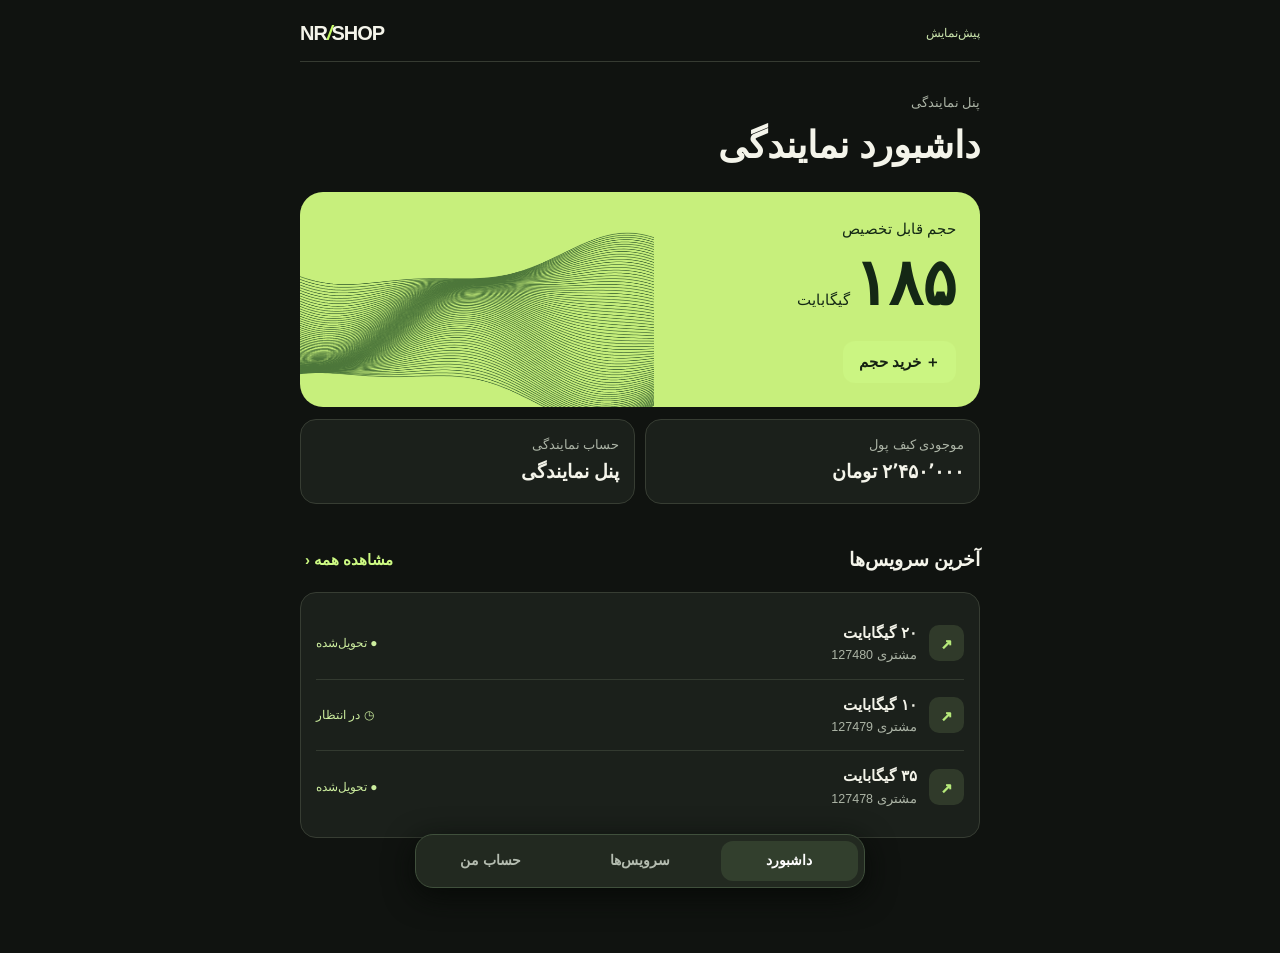
==== miniapp/index.html @ 6297df3b "Publish NR SHOP with Docker installer and bilingual docs" ====
<!doctype html>
<html lang="fa" dir="rtl"><meta charset="utf-8"><meta name="viewport" content="width=device-width,initial-scale=1,viewport-fit=cover"><meta name="theme-color" content="#101310"><title>پنل نمایندگی NR SHOP</title>
<style>
[hidden]{display:none!important}
*{box-sizing:border-box}body{margin:0;background:#101310;color:#f4f4ea;font:15px/1.7 Tahoma,Arial,sans-serif}main{max-width:720px;margin:auto;padding:22px 20px 100px}header,.row,.title,nav,.item{display:flex;align-items:center;justify-content:space-between;gap:12px}header{direction:ltr;border-bottom:1px solid #363b32;padding-bottom:16px}header b{font:900 20px Arial;letter-spacing:-1px}header b i{color:#c6fa66}small,.muted{color:#acb4a6}.intro{margin:27px 0 15px}.intro h1{font-size:clamp(25px,5vw,37px);margin:0}.hero{position:relative;isolation:isolate;overflow:hidden;border-radius:23px;background:#c7ef7c;color:#142815;padding:24px;min-height:210px}.hero canvas{position:absolute;left:0;bottom:0;width:52%;height:100%;z-index:-1}.number{font:700 clamp(42px,8vw,64px) Tahoma;line-height:1.3}.hero p{margin:0}.hero button{margin-top:16px;background:#1d3021;color:white}button{font:inherit;font-weight:600;border:0;border-radius:12px;cursor:pointer;padding:8px 16px}button:focus-visible,input:focus-visible{outline:3px solid #78aaff}.cards{display:grid;grid-template-columns:1fr 1fr;gap:10px;margin:12px 0 24px}.card,.panel{border:1px solid #373d33;background:#1b201b;border-radius:16px;padding:15px}.card strong{display:block;font-size:19px}.card small{display:block}.title h2{font-size:19px}.link{color:#cdfa83;background:none;padding:5px}.item{border-bottom:1px solid #333a30;padding:12px 0}.item:last-child{border:0}.item strong,.item small{display:block}.status{font-size:12px;color:#cced9e}.icon{border-radius:10px;background:#303a2a;padding:6px 12px;color:#b6e97a;font:bold 19px monospace}.start{justify-content:flex-start}.panel p{margin:6px 0}.primary{background:#cbf582;color:#152112}.filters{display:flex;gap:6px;margin:12px 0}.filters button,nav button{background:transparent;color:#b4bcb0}.filters .selected,nav .selected{color:#d2f99c;background:#323f2d}nav{position:fixed;bottom:12px;bottom:max(12px,env(safe-area-inset-bottom));left:50%;transform:translateX(-50%);background:#222920;border:1px solid #40503c;border-radius:18px;padding:6px;width:min(450px,92%);box-shadow:0 8px 30px #070a07}nav button{flex:1;font-size:14px}.demo{color:#cbe5ad;font-size:12px}dialog{width:min(390px,90%);background:#20271e;color:white;border:1px solid #516446;border-radius:18px;padding:22px}dialog::backdrop{background:#0009}input{border:1px solid #677b59;border-radius:10px;font:inherit;background:#151b14;color:white;width:100%;padding:10px}dialog .row{margin-top:16px}button:disabled{opacity:.6}.empty{color:#bac3b6;padding:12px 0}@media(max-width:380px){main{padding-inline:12px}.hero{padding:18px}.card{padding:10px}}
.primary,.hero button{background:var(--button-primary,#cbf582);color:var(--primary-ink,#152112)}nav button.selected,.filters button.selected,#dismiss{background:var(--button-secondary,#323f2d);color:var(--secondary-ink,#fff)}
</style>

<main><header><b>NR<i>/</i>SHOP</b><span id="mode" class="demo" dir="rtl">پیش‌نمایش</span></header>
<a id="adminEntry" hidden href="admin.html" style="display:inline-block;margin-top:16px;color:inherit">مدیریت فروشگاه و رنگ دکمه‌ها ‹</a><div class="intro"><small id="hello">پنل نمایندگی</small><h1 id="heading">داشبورد نمایندگی</h1></div>
<section id="home"><div class="hero"><canvas aria-hidden="true"></canvas><p>حجم قابل تخصیص</p><strong class="number" id="volume">—</strong> گیگابایت<br><button data-act="buy">＋ خرید حجم</button></div>
<div class="cards"><div class="card"><small>موجودی کیف پول</small><strong id="wallet">—</strong></div><div class="card"><small>حساب نمایندگی</small><strong id="bot" dir="auto">—</strong></div></div>
<div class="title"><h2>آخرین سرویس‌ها</h2><button class="link" data-tab="services">مشاهده همه ‹</button></div><div class="panel" id="recent"></div></section>
<section id="services" hidden><div class="filters" role="group" aria-label="وضعیت سرویس"><button data-filter="all">همه</button><button data-filter="done">تحویل‌شده</button><button data-filter="wait">در انتظار</button></div><div id="list" class="panel"></div></section>
<section id="account" hidden><div class="panel"><h2>تنظیمات نمایندگی</h2><p id="accountBot"></p><p id="rate" class="muted"></p><button class="primary" data-act="connect">ساخت کانفیگ</button></div></section>
<p id="notice" role="status"></p></main>
<nav aria-label="ناوبری اصلی"><button data-tab="home">داشبورد</button><button data-tab="services">سرویس‌ها</button><button data-tab="account">حساب من</button></nav>
<dialog><h2 id="dialogTitle"></h2><div id="estimate"><label for="gb">حجم موردنیاز (گیگابایت)</label><input id="gb" type="number" min="1" max="999999" value="10"><p id="total"></p></div><p id="details"></p><div class="row"><button class="primary" id="continue">ادامه در ربات</button><button id="dismiss">بستن</button></div></dialog>

<script>
document.addEventListener('DOMContentLoaded',async()=>{
if (location.protocol !== 'file:' && (location.hash.includes('tgWebApp') || window.TelegramWebviewProxy)) {
    await new Promise(resolve => {const sdk=document.createElement('script');sdk.src='https://telegram.org/js/telegram-web-app.js';sdk.onload=resolve;sdk.onerror=resolve;document.head.append(sdk)});
}
const $=s=>document.querySelector(s),tg=window.Telegram?.WebApp,live=!!tg?.initData,n=new Intl.NumberFormat('fa-IR'),dlg=$('dialog');
let data={name:'',volume:185,wallet:2450000,bot:'پنل نمایندگی',price:12000,services:[{customer:'127480',gb:20,delivered:true},{customer:'127479',gb:10,delivered:false},{customer:'127478',gb:35,delivered:true}]},filter='all',action='',ready=!live;
function rows(target,items){target.replaceChildren();if(!items.length){target.textContent='سرویسی برای نمایش وجود ندارد.';return}for(const s of items){const row=document.createElement('div');row.className='item';row.innerHTML='<div class="row start"><span class="icon">↗</span><div><strong></strong><small></small></div></div><span class="status"></span>';row.querySelector('strong').textContent=n.format(s.gb)+' گیگابایت';row.querySelector('small').textContent='مشتری '+s.customer;row.querySelector('.status').textContent=s.delivered?'● تحویل‌شده':'◷ در انتظار';target.append(row)}}
function render(){ $('#volume').textContent=n.format(data.volume);$('#wallet').textContent=n.format(data.wallet)+' تومان';$('#bot').textContent=data.bot||'متصل نشده';$('#accountBot').textContent=data.bot||'پنل نمایندگی';$('#rate').textContent=data.price?'تعرفه هر گیگابایت '+n.format(data.price)+' تومان':'تعرفه هنوز تنظیم نشده است.';rows($('#recent'),data.services.slice(0,3));rows($('#list'),data.services.filter(s=>filter==='all'||s.delivered===(filter==='done')));document.querySelectorAll('[data-filter]').forEach(b=>b.classList.toggle('selected',b.dataset.filter===filter))}
function tab(id){for(const key of ['home','services','account'])$('#'+key).hidden=key!==id;$('#heading').textContent={home:'داشبورد نمایندگی',services:'سرویس‌های مشتریان',account:'حساب نماینده'}[id];document.querySelectorAll('nav button').forEach(b=>b.classList.toggle('selected',b.dataset.tab===id));if(live){if(id==='home')tg.BackButton.hide();else tg.BackButton.show()}window.scrollTo(0,0)}
function estimate(){const count=Number($('#gb').value);$('#total').textContent=data.price&&Number.isInteger(count)&&count>0&&count<=999999?'برآورد هزینه: '+n.format(count*data.price)+' تومان':'برای برآورد، حجم و تعرفه معتبر لازم است.'}
document.addEventListener('click',e=>{const b=e.target.closest('button');if(!b)return;if(b.dataset.tab)tab(b.dataset.tab);if(b.dataset.filter){filter=b.dataset.filter;render()}if(b.dataset.act&&ready){action=b.dataset.act;$('#dialogTitle').textContent=action==='buy'?'خرید حجم':'ساخت کانفیگ روی پنل مرکزی';$('#estimate').hidden=action!=='buy';$('#details').textContent=!live?'این صفحه با داده نمونه نمایش داده می‌شود.':action==='buy'?'انتخاب نهایی حجم و تأیید پرداخت در چت ربات انجام می‌شود.':'حجم و مدت کانفیگ را در ربات مشخص کنید.';$('#continue').hidden=!live;estimate();dlg.showModal()}});$('#gb').oninput=estimate;$('#dismiss').onclick=()=>dlg.close();
async function api(path,method='GET'){const r=await fetch('api/'+path,{method,headers:{Authorization:'tma '+tg.initData},cache:'no-store'});if(!r.ok)throw Error();return r.json()}
$('#continue').onclick=async()=>{const b=$('#continue');b.disabled=true;try{await api('action/'+(action==='buy'&&!data.bot?'connect':action),'POST');tg.close()}catch{$('#details').textContent='ارسال درخواست ناموفق بود. دوباره تلاش کنید.'}finally{b.disabled=false}};
const cv=$('canvas'),ctx=cv.getContext('2d');cv.width=560;cv.height=450;ctx.strokeStyle='#4d773b';ctx.lineWidth=1.5;for(let i=0;i<75;i++){ctx.beginPath();for(let x=0;x<=560;x+=4){const y=155+i*3.5+Math.sin(x/104+i/21)*50+Math.cos(x/57-i/32)*22;(x?ctx.lineTo:ctx.moveTo).call(ctx,x,y)}ctx.stroke()}
async function loadColors(){try{const style=location.protocol==='file:'?JSON.parse(localStorage.getItem('nr-preview-theme')||'null'):await (await fetch('api/theme',{cache:'no-store'})).json();if(!style)return;for(const key of ['primary','secondary']){const color=style[key];if(!/^#[0-9a-f]{6}$/i.test(color))continue;document.documentElement.style.setProperty('--button-'+key,color);const rgb=color.slice(1).match(/../g).map(v=>parseInt(v,16)/255).map(v=>v<=.04045?v/12.92:((v+.055)/1.055)**2.4);document.documentElement.style.setProperty('--'+key+'-ink',rgb[0]*.2126+rgb[1]*.7152+rgb[2]*.0722>.179?'#101510':'#fff')}}catch{}}
loadColors();if(live){api('access').then(access=>{$('#adminEntry').hidden=!access.admin}).catch(()=>{})}else if(location.protocol==='file:'){$('#adminEntry').hidden=false}tab('home');if(live){tg.ready();tg.expand();tg.BackButton.onClick(()=>tab('home'));$('#mode').textContent='در حال دریافت اطلاعات…';try{data=await api('dashboard');ready=true;$('#hello').textContent='سلام، '+data.name;$('#mode').textContent='پنل نماینده';render()}catch{$('#mode').textContent='اتصال برقرار نشد';$('#notice').textContent='برای بارگذاری اطلاعات، پنل را از منوی ربات دوباره باز کنید.';document.querySelectorAll('[data-act],[data-filter]').forEach(b=>b.disabled=true)}}else render()
});
</script></html>
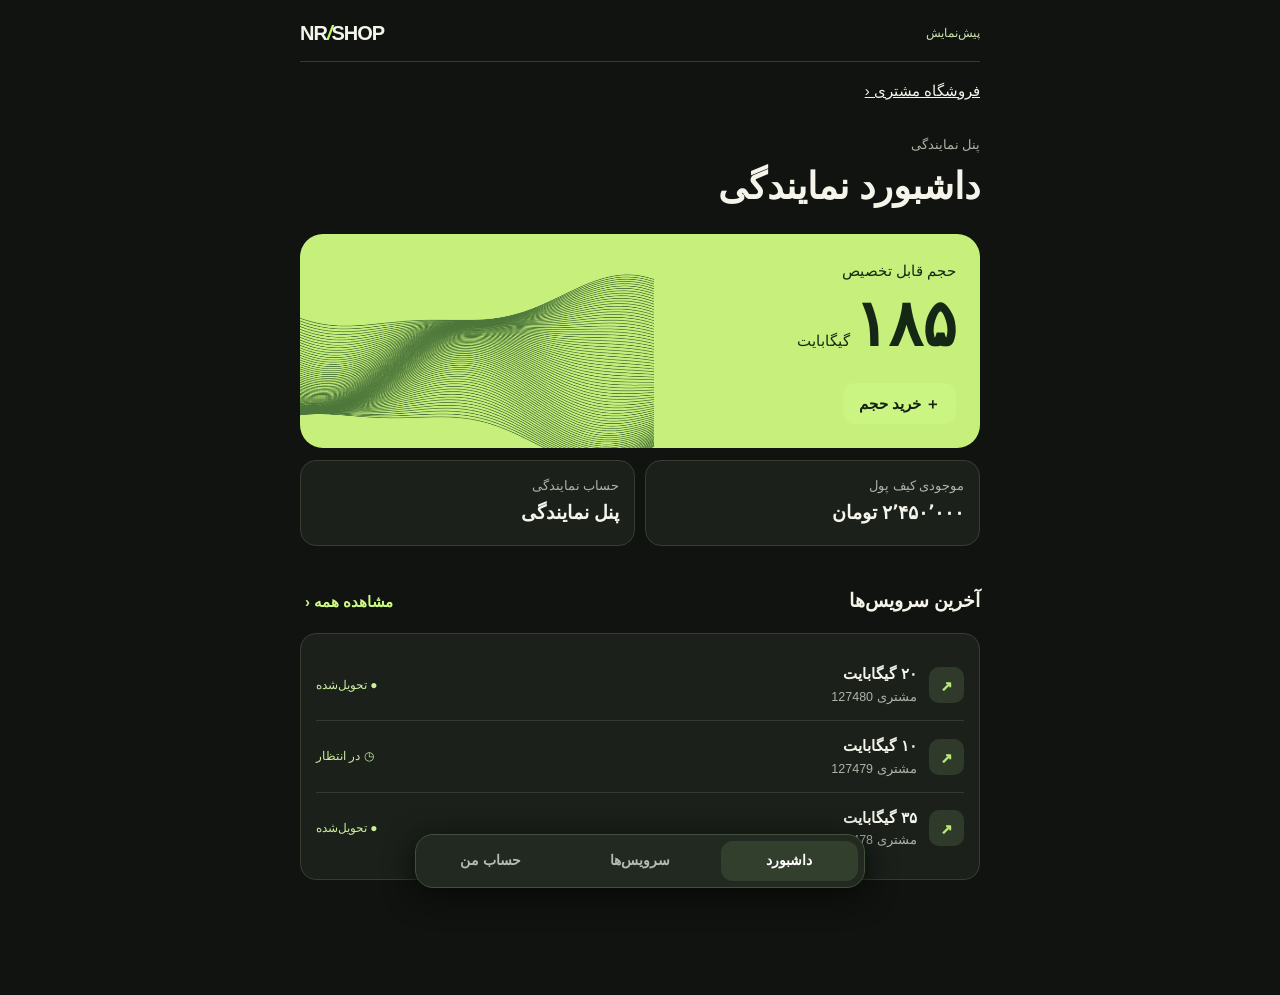
==== commit 75b73fb7: "Release v1.0.0 with administrator-approved upgrades and Mini App storefront" ====
--- a/miniapp/index.html
+++ b/miniapp/index.html
@@ -7,7 +7,7 @@
 </style>
 
 <main><header><b>NR<i>/</i>SHOP</b><span id="mode" class="demo" dir="rtl">پیش‌نمایش</span></header>
-<a id="adminEntry" hidden href="admin.html" style="display:inline-block;margin-top:16px;color:inherit">مدیریت فروشگاه و رنگ دکمه‌ها ‹</a><div class="intro"><small id="hello">پنل نمایندگی</small><h1 id="heading">داشبورد نمایندگی</h1></div>
+<a id="shopEntry" href="shop.html" style="display:inline-block;margin-top:16px;color:inherit">فروشگاه مشتری ‹</a><a id="adminEntry" hidden href="admin.html" style="display:inline-block;margin-top:16px;color:inherit">مدیریت فروشگاه و رنگ دکمه‌ها ‹</a><div class="intro"><small id="hello">پنل نمایندگی</small><h1 id="heading">داشبورد نمایندگی</h1></div>
 <section id="home"><div class="hero"><canvas aria-hidden="true"></canvas><p>حجم قابل تخصیص</p><strong class="number" id="volume">—</strong> گیگابایت<br><button data-act="buy">＋ خرید حجم</button></div>
 <div class="cards"><div class="card"><small>موجودی کیف پول</small><strong id="wallet">—</strong></div><div class="card"><small>حساب نمایندگی</small><strong id="bot" dir="auto">—</strong></div></div>
 <div class="title"><h2>آخرین سرویس‌ها</h2><button class="link" data-tab="services">مشاهده همه ‹</button></div><div class="panel" id="recent"></div></section>
@@ -24,15 +24,15 @@
 }
 const $=s=>document.querySelector(s),tg=window.Telegram?.WebApp,live=!!tg?.initData,n=new Intl.NumberFormat('fa-IR'),dlg=$('dialog');
 let data={name:'',volume:185,wallet:2450000,bot:'پنل نمایندگی',price:12000,services:[{customer:'127480',gb:20,delivered:true},{customer:'127479',gb:10,delivered:false},{customer:'127478',gb:35,delivered:true}]},filter='all',action='',ready=!live;
-function rows(target,items){target.replaceChildren();if(!items.length){target.textContent='سرویسی برای نمایش وجود ندارد.';return}for(const s of items){const row=document.createElement('div');row.className='item';row.innerHTML='<div class="row start"><span class="icon">↗</span><div><strong></strong><small></small></div></div><span class="status"></span>';row.querySelector('strong').textContent=n.format(s.gb)+' گیگابایت';row.querySelector('small').textContent='مشتری '+s.customer;row.querySelector('.status').textContent=s.delivered?'● تحویل‌شده':'◷ در انتظار';target.append(row)}}
+function rows(target,items){target.replaceChildren();if(!items.length){target.textContent='هنوز سرویسی ثبت نکردی.';return}for(const s of items){const row=document.createElement('div');row.className='item';row.innerHTML='<div class="row start"><span class="icon">↗</span><div><strong></strong><small></small></div></div><span class="status"></span>';row.querySelector('strong').textContent=n.format(s.gb)+' گیگابایت';row.querySelector('small').textContent='مشتری '+s.customer;row.querySelector('.status').textContent=s.delivered?'● تحویل‌شده':'◷ در انتظار';target.append(row)}}
 function render(){ $('#volume').textContent=n.format(data.volume);$('#wallet').textContent=n.format(data.wallet)+' تومان';$('#bot').textContent=data.bot||'متصل نشده';$('#accountBot').textContent=data.bot||'پنل نمایندگی';$('#rate').textContent=data.price?'تعرفه هر گیگابایت '+n.format(data.price)+' تومان':'تعرفه هنوز تنظیم نشده است.';rows($('#recent'),data.services.slice(0,3));rows($('#list'),data.services.filter(s=>filter==='all'||s.delivered===(filter==='done')));document.querySelectorAll('[data-filter]').forEach(b=>b.classList.toggle('selected',b.dataset.filter===filter))}
 function tab(id){for(const key of ['home','services','account'])$('#'+key).hidden=key!==id;$('#heading').textContent={home:'داشبورد نمایندگی',services:'سرویس‌های مشتریان',account:'حساب نماینده'}[id];document.querySelectorAll('nav button').forEach(b=>b.classList.toggle('selected',b.dataset.tab===id));if(live){if(id==='home')tg.BackButton.hide();else tg.BackButton.show()}window.scrollTo(0,0)}
 function estimate(){const count=Number($('#gb').value);$('#total').textContent=data.price&&Number.isInteger(count)&&count>0&&count<=999999?'برآورد هزینه: '+n.format(count*data.price)+' تومان':'برای برآورد، حجم و تعرفه معتبر لازم است.'}
-document.addEventListener('click',e=>{const b=e.target.closest('button');if(!b)return;if(b.dataset.tab)tab(b.dataset.tab);if(b.dataset.filter){filter=b.dataset.filter;render()}if(b.dataset.act&&ready){action=b.dataset.act;$('#dialogTitle').textContent=action==='buy'?'خرید حجم':'ساخت کانفیگ روی پنل مرکزی';$('#estimate').hidden=action!=='buy';$('#details').textContent=!live?'این صفحه با داده نمونه نمایش داده می‌شود.':action==='buy'?'انتخاب نهایی حجم و تأیید پرداخت در چت ربات انجام می‌شود.':'حجم و مدت کانفیگ را در ربات مشخص کنید.';$('#continue').hidden=!live;estimate();dlg.showModal()}});$('#gb').oninput=estimate;$('#dismiss').onclick=()=>dlg.close();
+document.addEventListener('click',e=>{const b=e.target.closest('button');if(!b)return;if(b.dataset.tab)tab(b.dataset.tab);if(b.dataset.filter){filter=b.dataset.filter;render()}if(b.dataset.act&&ready){action=b.dataset.act;$('#dialogTitle').textContent=action==='buy'?'خرید حجم':'ساخت کانفیگ روی پنل مرکزی';$('#estimate').hidden=action!=='buy';$('#details').textContent=!live?'این صفحه با داده نمونه نمایش داده می‌شود.':action==='buy'?'حجم نهایی رو انتخاب کن و خریدت رو در چت ربات تأیید کن.':'حجم و مدت سرویس رو در ربات مشخص کن.';$('#continue').hidden=!live;estimate();dlg.showModal()}});$('#gb').oninput=estimate;$('#dismiss').onclick=()=>dlg.close();
 async function api(path,method='GET'){const r=await fetch('api/'+path,{method,headers:{Authorization:'tma '+tg.initData},cache:'no-store'});if(!r.ok)throw Error();return r.json()}
 $('#continue').onclick=async()=>{const b=$('#continue');b.disabled=true;try{await api('action/'+(action==='buy'&&!data.bot?'connect':action),'POST');tg.close()}catch{$('#details').textContent='ارسال درخواست ناموفق بود. دوباره تلاش کنید.'}finally{b.disabled=false}};
 const cv=$('canvas'),ctx=cv.getContext('2d');cv.width=560;cv.height=450;ctx.strokeStyle='#4d773b';ctx.lineWidth=1.5;for(let i=0;i<75;i++){ctx.beginPath();for(let x=0;x<=560;x+=4){const y=155+i*3.5+Math.sin(x/104+i/21)*50+Math.cos(x/57-i/32)*22;(x?ctx.lineTo:ctx.moveTo).call(ctx,x,y)}ctx.stroke()}
 async function loadColors(){try{const style=location.protocol==='file:'?JSON.parse(localStorage.getItem('nr-preview-theme')||'null'):await (await fetch('api/theme',{cache:'no-store'})).json();if(!style)return;for(const key of ['primary','secondary']){const color=style[key];if(!/^#[0-9a-f]{6}$/i.test(color))continue;document.documentElement.style.setProperty('--button-'+key,color);const rgb=color.slice(1).match(/../g).map(v=>parseInt(v,16)/255).map(v=>v<=.04045?v/12.92:((v+.055)/1.055)**2.4);document.documentElement.style.setProperty('--'+key+'-ink',rgb[0]*.2126+rgb[1]*.7152+rgb[2]*.0722>.179?'#101510':'#fff')}}catch{}}
-loadColors();if(live){api('access').then(access=>{$('#adminEntry').hidden=!access.admin}).catch(()=>{})}else if(location.protocol==='file:'){$('#adminEntry').hidden=false}tab('home');if(live){tg.ready();tg.expand();tg.BackButton.onClick(()=>tab('home'));$('#mode').textContent='در حال دریافت اطلاعات…';try{data=await api('dashboard');ready=true;$('#hello').textContent='سلام، '+data.name;$('#mode').textContent='پنل نماینده';render()}catch{$('#mode').textContent='اتصال برقرار نشد';$('#notice').textContent='برای بارگذاری اطلاعات، پنل را از منوی ربات دوباره باز کنید.';document.querySelectorAll('[data-act],[data-filter]').forEach(b=>b.disabled=true)}}else render()
+loadColors();if(live){api('access').then(access=>{$('#adminEntry').hidden=!access.admin}).catch(()=>{})}else if(location.protocol==='file:'){$('#adminEntry').hidden=false;$('#shopEntry').href='admin.html?shop'}tab('home');if(live){tg.ready();tg.expand();tg.BackButton.onClick(()=>tab('home'));$('#mode').textContent='در حال دریافت اطلاعات…';try{data=await api('dashboard');ready=true;$('#hello').textContent='سلام، '+data.name;$('#mode').textContent='پنل نماینده';render()}catch{$('#mode').textContent='اتصال برقرار نشد';$('#notice').textContent='برای بارگذاری اطلاعات، پنل را از منوی ربات دوباره باز کنید.';document.querySelectorAll('[data-act],[data-filter]').forEach(b=>b.disabled=true)}}else render()
 });
 </script></html>
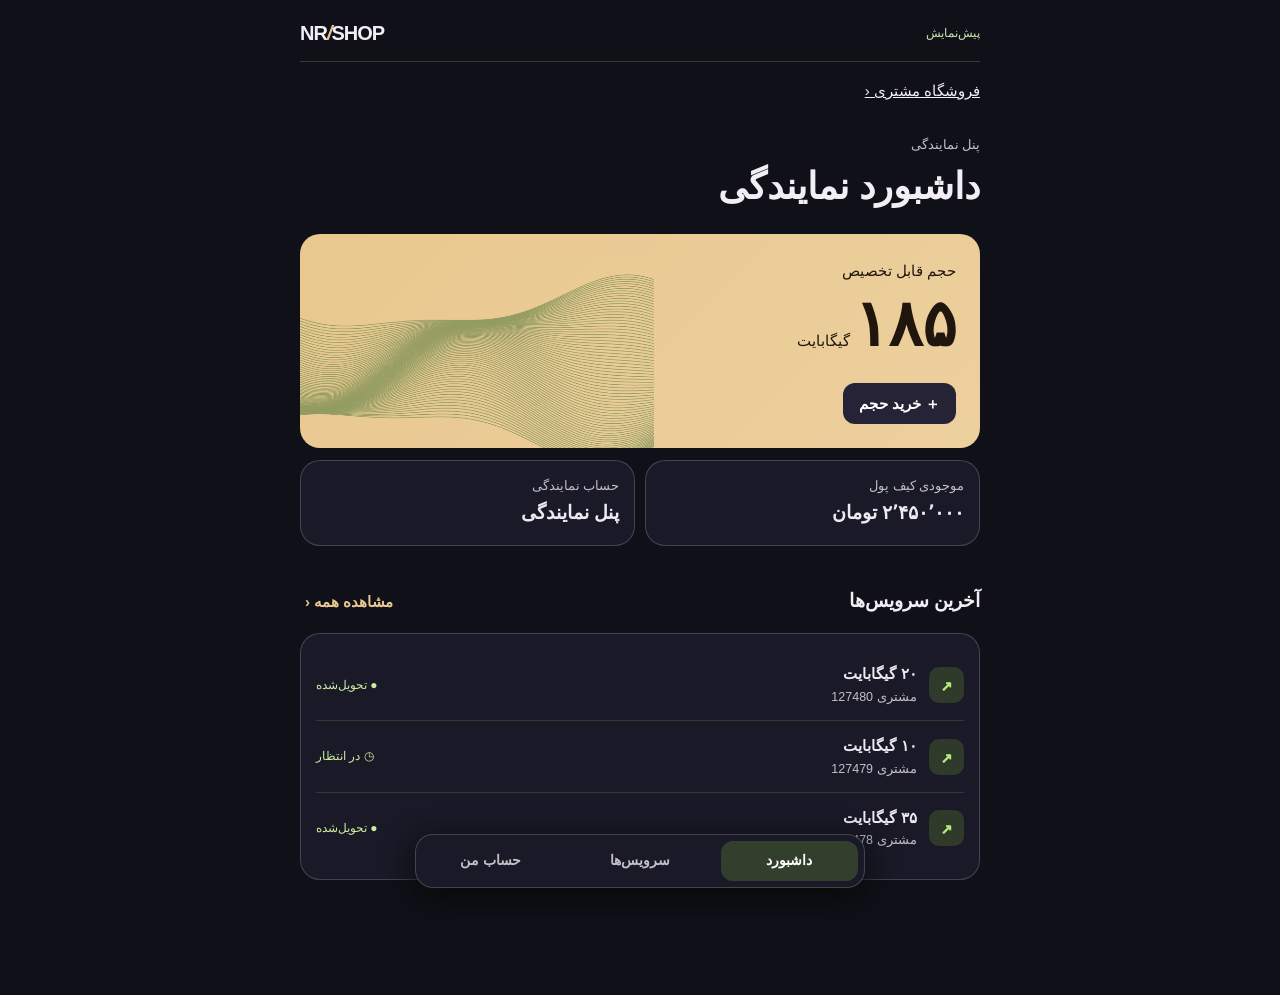
==== commit d7899a4b: "Add mobile appearance studio and independent menu layouts" ====
--- a/miniapp/index.html
+++ b/miniapp/index.html
@@ -4,6 +4,7 @@
 [hidden]{display:none!important}
 *{box-sizing:border-box}body{margin:0;background:#101310;color:#f4f4ea;font:15px/1.7 Tahoma,Arial,sans-serif}main{max-width:720px;margin:auto;padding:22px 20px 100px}header,.row,.title,nav,.item{display:flex;align-items:center;justify-content:space-between;gap:12px}header{direction:ltr;border-bottom:1px solid #363b32;padding-bottom:16px}header b{font:900 20px Arial;letter-spacing:-1px}header b i{color:#c6fa66}small,.muted{color:#acb4a6}.intro{margin:27px 0 15px}.intro h1{font-size:clamp(25px,5vw,37px);margin:0}.hero{position:relative;isolation:isolate;overflow:hidden;border-radius:23px;background:#c7ef7c;color:#142815;padding:24px;min-height:210px}.hero canvas{position:absolute;left:0;bottom:0;width:52%;height:100%;z-index:-1}.number{font:700 clamp(42px,8vw,64px) Tahoma;line-height:1.3}.hero p{margin:0}.hero button{margin-top:16px;background:#1d3021;color:white}button{font:inherit;font-weight:600;border:0;border-radius:12px;cursor:pointer;padding:8px 16px}button:focus-visible,input:focus-visible{outline:3px solid #78aaff}.cards{display:grid;grid-template-columns:1fr 1fr;gap:10px;margin:12px 0 24px}.card,.panel{border:1px solid #373d33;background:#1b201b;border-radius:16px;padding:15px}.card strong{display:block;font-size:19px}.card small{display:block}.title h2{font-size:19px}.link{color:#cdfa83;background:none;padding:5px}.item{border-bottom:1px solid #333a30;padding:12px 0}.item:last-child{border:0}.item strong,.item small{display:block}.status{font-size:12px;color:#cced9e}.icon{border-radius:10px;background:#303a2a;padding:6px 12px;color:#b6e97a;font:bold 19px monospace}.start{justify-content:flex-start}.panel p{margin:6px 0}.primary{background:#cbf582;color:#152112}.filters{display:flex;gap:6px;margin:12px 0}.filters button,nav button{background:transparent;color:#b4bcb0}.filters .selected,nav .selected{color:#d2f99c;background:#323f2d}nav{position:fixed;bottom:12px;bottom:max(12px,env(safe-area-inset-bottom));left:50%;transform:translateX(-50%);background:#222920;border:1px solid #40503c;border-radius:18px;padding:6px;width:min(450px,92%);box-shadow:0 8px 30px #070a07}nav button{flex:1;font-size:14px}.demo{color:#cbe5ad;font-size:12px}dialog{width:min(390px,90%);background:#20271e;color:white;border:1px solid #516446;border-radius:18px;padding:22px}dialog::backdrop{background:#0009}input{border:1px solid #677b59;border-radius:10px;font:inherit;background:#151b14;color:white;width:100%;padding:10px}dialog .row{margin-top:16px}button:disabled{opacity:.6}.empty{color:#bac3b6;padding:12px 0}@media(max-width:380px){main{padding-inline:12px}.hero{padding:18px}.card{padding:10px}}
 .primary,.hero button{background:var(--button-primary,#cbf582);color:var(--primary-ink,#152112)}nav button.selected,.filters button.selected,#dismiss{background:var(--button-secondary,#323f2d);color:var(--secondary-ink,#fff)}
+body{background:var(--app-bg,#101019);color:var(--app-ink,#f1eef5)}.card,.panel,dialog,nav{background:var(--app-surface,#191927);color:var(--card-ink,#eee9f1);border-color:color-mix(in srgb,var(--card-ink,#eee9f1) 20%,transparent)}.hero{background:linear-gradient(135deg,var(--button-primary,#e9c88e),color-mix(in srgb,var(--button-primary,#e9c88e) 86%,#fff));color:var(--primary-ink,#21160d)}.hero button{background:var(--button-secondary,#252335);color:var(--secondary-ink,#fff)}.hero canvas{opacity:.55}header b i,.link{color:var(--button-primary,#e9c88e)}nav button,small,.muted{color:inherit;opacity:.8}nav button.selected{opacity:1}.card,.hero,.panel{border-radius:20px}body[data-layout=list] .cards{grid-template-columns:1fr}body[data-layout=compact] .card{padding:8px 10px}body[data-layout=feature] .cards .card:first-child{grid-column:1/-1}body[data-layout=feature] .cards .card:last-child{grid-column:1/-1}
 </style>
 
 <main><header><b>NR<i>/</i>SHOP</b><span id="mode" class="demo" dir="rtl">پیش‌نمایش</span></header>
@@ -32,7 +33,29 @@
 async function api(path,method='GET'){const r=await fetch('api/'+path,{method,headers:{Authorization:'tma '+tg.initData},cache:'no-store'});if(!r.ok)throw Error();return r.json()}
 $('#continue').onclick=async()=>{const b=$('#continue');b.disabled=true;try{await api('action/'+(action==='buy'&&!data.bot?'connect':action),'POST');tg.close()}catch{$('#details').textContent='ارسال درخواست ناموفق بود. دوباره تلاش کنید.'}finally{b.disabled=false}};
 const cv=$('canvas'),ctx=cv.getContext('2d');cv.width=560;cv.height=450;ctx.strokeStyle='#4d773b';ctx.lineWidth=1.5;for(let i=0;i<75;i++){ctx.beginPath();for(let x=0;x<=560;x+=4){const y=155+i*3.5+Math.sin(x/104+i/21)*50+Math.cos(x/57-i/32)*22;(x?ctx.lineTo:ctx.moveTo).call(ctx,x,y)}ctx.stroke()}
-async function loadColors(){try{const style=location.protocol==='file:'?JSON.parse(localStorage.getItem('nr-preview-theme')||'null'):await (await fetch('api/theme',{cache:'no-store'})).json();if(!style)return;for(const key of ['primary','secondary']){const color=style[key];if(!/^#[0-9a-f]{6}$/i.test(color))continue;document.documentElement.style.setProperty('--button-'+key,color);const rgb=color.slice(1).match(/../g).map(v=>parseInt(v,16)/255).map(v=>v<=.04045?v/12.92:((v+.055)/1.055)**2.4);document.documentElement.style.setProperty('--'+key+'-ink',rgb[0]*.2126+rgb[1]*.7152+rgb[2]*.0722>.179?'#101510':'#fff')}}catch{}}
+function colorInk(color) {
+  const rgb=color.slice(1).match(/../g).map(v=>parseInt(v,16)/255).map(v=>v<=.04045?v/12.92:((v+.055)/1.055)**2.4);
+  return rgb[0]*.2126+rgb[1]*.7152+rgb[2]*.0722>.179?'#14111d':'#fff';
+}
+async function loadColors(){
+  try {
+    const style=location.protocol==='file:'?JSON.parse(localStorage.getItem('nr-preview-theme')||'null'):await (await fetch('api/theme',{cache:'no-store'})).json();
+    if(!style)return;
+    const variables={primary:['--button-primary','--primary-ink'],secondary:['--button-secondary','--secondary-ink'],background:['--app-bg','--app-ink'],surface:['--app-surface','--card-ink']};
+    for(const [key,[fill,ink]] of Object.entries(variables)){
+      const color=style[key];
+      if(!/^#[0-9a-f]{6}$/i.test(color))continue;
+      document.documentElement.style.setProperty(fill,color);
+      document.documentElement.style.setProperty(ink,colorInk(color));
+    }
+    document.body.dataset.layout=style.layout||'tiles';
+    for(const [selector,key] of [['[data-act="buy"]','panel:buy'],['[data-act="connect"]','panel:issue'],['nav [data-tab="home"]','miniapp:home'],['nav [data-tab="services"]','miniapp:services'],['nav [data-tab="account"]','miniapp:account'],['#continue','miniapp:submit'],['#dismiss','miniapp:back']]){
+      const color=style.buttons?.[key]?.web;
+      if(!/^#[0-9a-f]{6}$/i.test(color))continue;
+      const button=$(selector);button.style.backgroundColor=color;button.style.color=colorInk(color);
+    }
+  }catch{}
+}
 loadColors();if(live){api('access').then(access=>{$('#adminEntry').hidden=!access.admin}).catch(()=>{})}else if(location.protocol==='file:'){$('#adminEntry').hidden=false;$('#shopEntry').href='admin.html?shop'}tab('home');if(live){tg.ready();tg.expand();tg.BackButton.onClick(()=>tab('home'));$('#mode').textContent='در حال دریافت اطلاعات…';try{data=await api('dashboard');ready=true;$('#hello').textContent='سلام، '+data.name;$('#mode').textContent='پنل نماینده';render()}catch{$('#mode').textContent='اتصال برقرار نشد';$('#notice').textContent='برای بارگذاری اطلاعات، پنل را از منوی ربات دوباره باز کنید.';document.querySelectorAll('[data-act],[data-filter]').forEach(b=>b.disabled=true)}}else render()
 });
 </script></html>
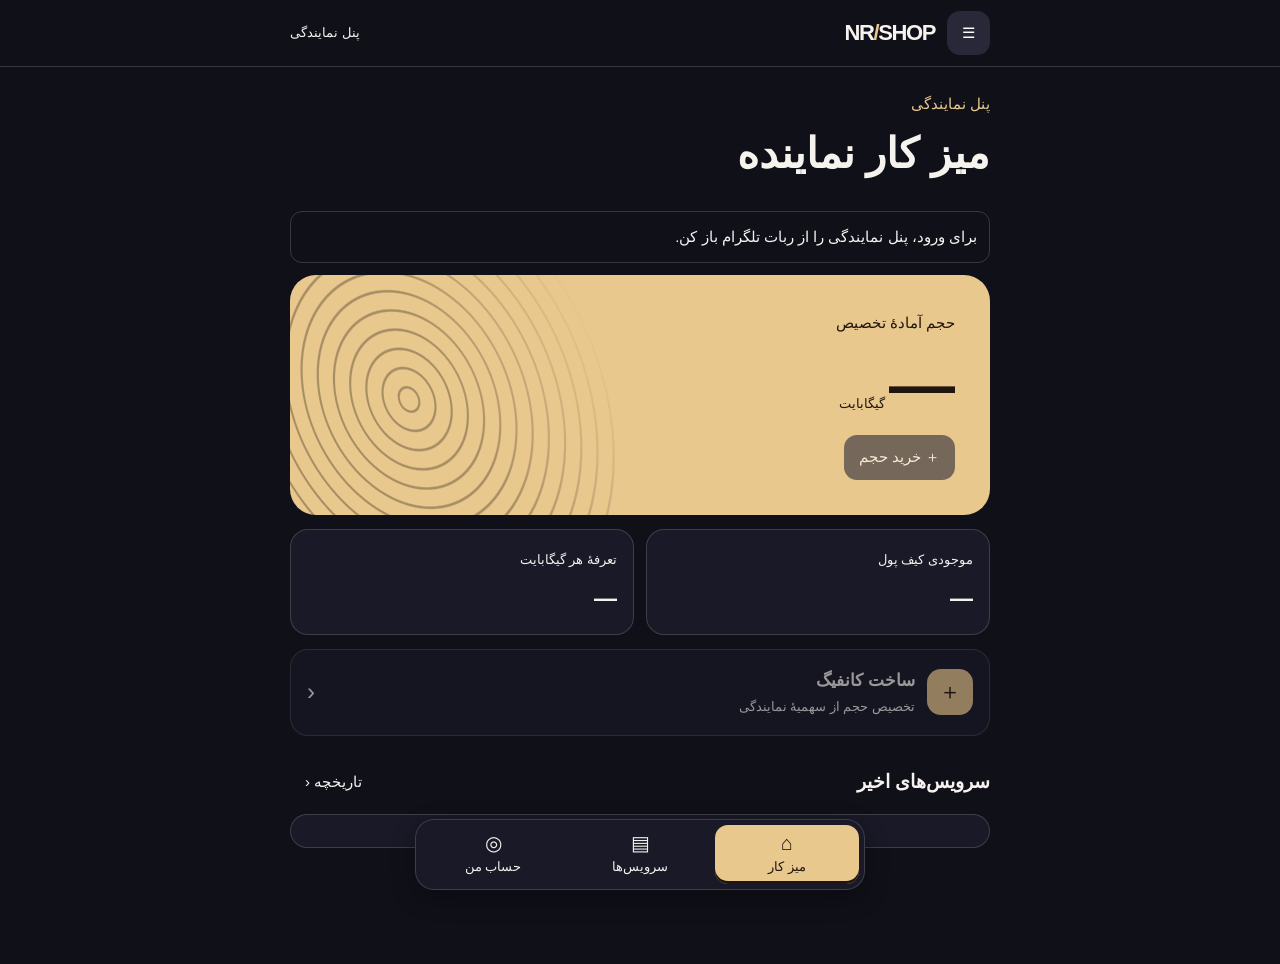
==== commit a41bd439: "Build mobile representative workspace with searchable service history" ====
--- a/miniapp/index.html
+++ b/miniapp/index.html
@@ -1,61 +1,34 @@
-<!doctype html>
-<html lang="fa" dir="rtl"><meta charset="utf-8"><meta name="viewport" content="width=device-width,initial-scale=1,viewport-fit=cover"><meta name="theme-color" content="#101310"><title>پنل نمایندگی NR SHOP</title>
-<style>
-[hidden]{display:none!important}
-*{box-sizing:border-box}body{margin:0;background:#101310;color:#f4f4ea;font:15px/1.7 Tahoma,Arial,sans-serif}main{max-width:720px;margin:auto;padding:22px 20px 100px}header,.row,.title,nav,.item{display:flex;align-items:center;justify-content:space-between;gap:12px}header{direction:ltr;border-bottom:1px solid #363b32;padding-bottom:16px}header b{font:900 20px Arial;letter-spacing:-1px}header b i{color:#c6fa66}small,.muted{color:#acb4a6}.intro{margin:27px 0 15px}.intro h1{font-size:clamp(25px,5vw,37px);margin:0}.hero{position:relative;isolation:isolate;overflow:hidden;border-radius:23px;background:#c7ef7c;color:#142815;padding:24px;min-height:210px}.hero canvas{position:absolute;left:0;bottom:0;width:52%;height:100%;z-index:-1}.number{font:700 clamp(42px,8vw,64px) Tahoma;line-height:1.3}.hero p{margin:0}.hero button{margin-top:16px;background:#1d3021;color:white}button{font:inherit;font-weight:600;border:0;border-radius:12px;cursor:pointer;padding:8px 16px}button:focus-visible,input:focus-visible{outline:3px solid #78aaff}.cards{display:grid;grid-template-columns:1fr 1fr;gap:10px;margin:12px 0 24px}.card,.panel{border:1px solid #373d33;background:#1b201b;border-radius:16px;padding:15px}.card strong{display:block;font-size:19px}.card small{display:block}.title h2{font-size:19px}.link{color:#cdfa83;background:none;padding:5px}.item{border-bottom:1px solid #333a30;padding:12px 0}.item:last-child{border:0}.item strong,.item small{display:block}.status{font-size:12px;color:#cced9e}.icon{border-radius:10px;background:#303a2a;padding:6px 12px;color:#b6e97a;font:bold 19px monospace}.start{justify-content:flex-start}.panel p{margin:6px 0}.primary{background:#cbf582;color:#152112}.filters{display:flex;gap:6px;margin:12px 0}.filters button,nav button{background:transparent;color:#b4bcb0}.filters .selected,nav .selected{color:#d2f99c;background:#323f2d}nav{position:fixed;bottom:12px;bottom:max(12px,env(safe-area-inset-bottom));left:50%;transform:translateX(-50%);background:#222920;border:1px solid #40503c;border-radius:18px;padding:6px;width:min(450px,92%);box-shadow:0 8px 30px #070a07}nav button{flex:1;font-size:14px}.demo{color:#cbe5ad;font-size:12px}dialog{width:min(390px,90%);background:#20271e;color:white;border:1px solid #516446;border-radius:18px;padding:22px}dialog::backdrop{background:#0009}input{border:1px solid #677b59;border-radius:10px;font:inherit;background:#151b14;color:white;width:100%;padding:10px}dialog .row{margin-top:16px}button:disabled{opacity:.6}.empty{color:#bac3b6;padding:12px 0}@media(max-width:380px){main{padding-inline:12px}.hero{padding:18px}.card{padding:10px}}
-.primary,.hero button{background:var(--button-primary,#cbf582);color:var(--primary-ink,#152112)}nav button.selected,.filters button.selected,#dismiss{background:var(--button-secondary,#323f2d);color:var(--secondary-ink,#fff)}
-body{background:var(--app-bg,#101019);color:var(--app-ink,#f1eef5)}.card,.panel,dialog,nav{background:var(--app-surface,#191927);color:var(--card-ink,#eee9f1);border-color:color-mix(in srgb,var(--card-ink,#eee9f1) 20%,transparent)}.hero{background:linear-gradient(135deg,var(--button-primary,#e9c88e),color-mix(in srgb,var(--button-primary,#e9c88e) 86%,#fff));color:var(--primary-ink,#21160d)}.hero button{background:var(--button-secondary,#252335);color:var(--secondary-ink,#fff)}.hero canvas{opacity:.55}header b i,.link{color:var(--button-primary,#e9c88e)}nav button,small,.muted{color:inherit;opacity:.8}nav button.selected{opacity:1}.card,.hero,.panel{border-radius:20px}body[data-layout=list] .cards{grid-template-columns:1fr}body[data-layout=compact] .card{padding:8px 10px}body[data-layout=feature] .cards .card:first-child{grid-column:1/-1}body[data-layout=feature] .cards .card:last-child{grid-column:1/-1}
-</style>
-
-<main><header><b>NR<i>/</i>SHOP</b><span id="mode" class="demo" dir="rtl">پیش‌نمایش</span></header>
-<a id="shopEntry" href="shop.html" style="display:inline-block;margin-top:16px;color:inherit">فروشگاه مشتری ‹</a><a id="adminEntry" hidden href="admin.html" style="display:inline-block;margin-top:16px;color:inherit">مدیریت فروشگاه و رنگ دکمه‌ها ‹</a><div class="intro"><small id="hello">پنل نمایندگی</small><h1 id="heading">داشبورد نمایندگی</h1></div>
-<section id="home"><div class="hero"><canvas aria-hidden="true"></canvas><p>حجم قابل تخصیص</p><strong class="number" id="volume">—</strong> گیگابایت<br><button data-act="buy">＋ خرید حجم</button></div>
-<div class="cards"><div class="card"><small>موجودی کیف پول</small><strong id="wallet">—</strong></div><div class="card"><small>حساب نمایندگی</small><strong id="bot" dir="auto">—</strong></div></div>
-<div class="title"><h2>آخرین سرویس‌ها</h2><button class="link" data-tab="services">مشاهده همه ‹</button></div><div class="panel" id="recent"></div></section>
-<section id="services" hidden><div class="filters" role="group" aria-label="وضعیت سرویس"><button data-filter="all">همه</button><button data-filter="done">تحویل‌شده</button><button data-filter="wait">در انتظار</button></div><div id="list" class="panel"></div></section>
-<section id="account" hidden><div class="panel"><h2>تنظیمات نمایندگی</h2><p id="accountBot"></p><p id="rate" class="muted"></p><button class="primary" data-act="connect">ساخت کانفیگ</button></div></section>
-<p id="notice" role="status"></p></main>
-<nav aria-label="ناوبری اصلی"><button data-tab="home">داشبورد</button><button data-tab="services">سرویس‌ها</button><button data-tab="account">حساب من</button></nav>
-<dialog><h2 id="dialogTitle"></h2><div id="estimate"><label for="gb">حجم موردنیاز (گیگابایت)</label><input id="gb" type="number" min="1" max="999999" value="10"><p id="total"></p></div><p id="details"></p><div class="row"><button class="primary" id="continue">ادامه در ربات</button><button id="dismiss">بستن</button></div></dialog>
-
-<script>
-document.addEventListener('DOMContentLoaded',async()=>{
-if (location.protocol !== 'file:' && (location.hash.includes('tgWebApp') || window.TelegramWebviewProxy)) {
-    await new Promise(resolve => {const sdk=document.createElement('script');sdk.src='https://telegram.org/js/telegram-web-app.js';sdk.onload=resolve;sdk.onerror=resolve;document.head.append(sdk)});
-}
-const $=s=>document.querySelector(s),tg=window.Telegram?.WebApp,live=!!tg?.initData,n=new Intl.NumberFormat('fa-IR'),dlg=$('dialog');
-let data={name:'',volume:185,wallet:2450000,bot:'پنل نمایندگی',price:12000,services:[{customer:'127480',gb:20,delivered:true},{customer:'127479',gb:10,delivered:false},{customer:'127478',gb:35,delivered:true}]},filter='all',action='',ready=!live;
-function rows(target,items){target.replaceChildren();if(!items.length){target.textContent='هنوز سرویسی ثبت نکردی.';return}for(const s of items){const row=document.createElement('div');row.className='item';row.innerHTML='<div class="row start"><span class="icon">↗</span><div><strong></strong><small></small></div></div><span class="status"></span>';row.querySelector('strong').textContent=n.format(s.gb)+' گیگابایت';row.querySelector('small').textContent='مشتری '+s.customer;row.querySelector('.status').textContent=s.delivered?'● تحویل‌شده':'◷ در انتظار';target.append(row)}}
-function render(){ $('#volume').textContent=n.format(data.volume);$('#wallet').textContent=n.format(data.wallet)+' تومان';$('#bot').textContent=data.bot||'متصل نشده';$('#accountBot').textContent=data.bot||'پنل نمایندگی';$('#rate').textContent=data.price?'تعرفه هر گیگابایت '+n.format(data.price)+' تومان':'تعرفه هنوز تنظیم نشده است.';rows($('#recent'),data.services.slice(0,3));rows($('#list'),data.services.filter(s=>filter==='all'||s.delivered===(filter==='done')));document.querySelectorAll('[data-filter]').forEach(b=>b.classList.toggle('selected',b.dataset.filter===filter))}
-function tab(id){for(const key of ['home','services','account'])$('#'+key).hidden=key!==id;$('#heading').textContent={home:'داشبورد نمایندگی',services:'سرویس‌های مشتریان',account:'حساب نماینده'}[id];document.querySelectorAll('nav button').forEach(b=>b.classList.toggle('selected',b.dataset.tab===id));if(live){if(id==='home')tg.BackButton.hide();else tg.BackButton.show()}window.scrollTo(0,0)}
-function estimate(){const count=Number($('#gb').value);$('#total').textContent=data.price&&Number.isInteger(count)&&count>0&&count<=999999?'برآورد هزینه: '+n.format(count*data.price)+' تومان':'برای برآورد، حجم و تعرفه معتبر لازم است.'}
-document.addEventListener('click',e=>{const b=e.target.closest('button');if(!b)return;if(b.dataset.tab)tab(b.dataset.tab);if(b.dataset.filter){filter=b.dataset.filter;render()}if(b.dataset.act&&ready){action=b.dataset.act;$('#dialogTitle').textContent=action==='buy'?'خرید حجم':'ساخت کانفیگ روی پنل مرکزی';$('#estimate').hidden=action!=='buy';$('#details').textContent=!live?'این صفحه با داده نمونه نمایش داده می‌شود.':action==='buy'?'حجم نهایی رو انتخاب کن و خریدت رو در چت ربات تأیید کن.':'حجم و مدت سرویس رو در ربات مشخص کن.';$('#continue').hidden=!live;estimate();dlg.showModal()}});$('#gb').oninput=estimate;$('#dismiss').onclick=()=>dlg.close();
-async function api(path,method='GET'){const r=await fetch('api/'+path,{method,headers:{Authorization:'tma '+tg.initData},cache:'no-store'});if(!r.ok)throw Error();return r.json()}
-$('#continue').onclick=async()=>{const b=$('#continue');b.disabled=true;try{await api('action/'+(action==='buy'&&!data.bot?'connect':action),'POST');tg.close()}catch{$('#details').textContent='ارسال درخواست ناموفق بود. دوباره تلاش کنید.'}finally{b.disabled=false}};
-const cv=$('canvas'),ctx=cv.getContext('2d');cv.width=560;cv.height=450;ctx.strokeStyle='#4d773b';ctx.lineWidth=1.5;for(let i=0;i<75;i++){ctx.beginPath();for(let x=0;x<=560;x+=4){const y=155+i*3.5+Math.sin(x/104+i/21)*50+Math.cos(x/57-i/32)*22;(x?ctx.lineTo:ctx.moveTo).call(ctx,x,y)}ctx.stroke()}
-function colorInk(color) {
-  const rgb=color.slice(1).match(/../g).map(v=>parseInt(v,16)/255).map(v=>v<=.04045?v/12.92:((v+.055)/1.055)**2.4);
-  return rgb[0]*.2126+rgb[1]*.7152+rgb[2]*.0722>.179?'#14111d':'#fff';
-}
-async function loadColors(){
-  try {
-    const style=location.protocol==='file:'?JSON.parse(localStorage.getItem('nr-preview-theme')||'null'):await (await fetch('api/theme',{cache:'no-store'})).json();
-    if(!style)return;
-    const variables={primary:['--button-primary','--primary-ink'],secondary:['--button-secondary','--secondary-ink'],background:['--app-bg','--app-ink'],surface:['--app-surface','--card-ink']};
-    for(const [key,[fill,ink]] of Object.entries(variables)){
-      const color=style[key];
-      if(!/^#[0-9a-f]{6}$/i.test(color))continue;
-      document.documentElement.style.setProperty(fill,color);
-      document.documentElement.style.setProperty(ink,colorInk(color));
-    }
-    document.body.dataset.layout=style.layout||'tiles';
-    for(const [selector,key] of [['[data-act="buy"]','panel:buy'],['[data-act="connect"]','panel:issue'],['nav [data-tab="home"]','miniapp:home'],['nav [data-tab="services"]','miniapp:services'],['nav [data-tab="account"]','miniapp:account'],['#continue','miniapp:submit'],['#dismiss','miniapp:back']]){
-      const color=style.buttons?.[key]?.web;
-      if(!/^#[0-9a-f]{6}$/i.test(color))continue;
-      const button=$(selector);button.style.backgroundColor=color;button.style.color=colorInk(color);
-    }
-  }catch{}
-}
-loadColors();if(live){api('access').then(access=>{$('#adminEntry').hidden=!access.admin}).catch(()=>{})}else if(location.protocol==='file:'){$('#adminEntry').hidden=false;$('#shopEntry').href='admin.html?shop'}tab('home');if(live){tg.ready();tg.expand();tg.BackButton.onClick(()=>tab('home'));$('#mode').textContent='در حال دریافت اطلاعات…';try{data=await api('dashboard');ready=true;$('#hello').textContent='سلام، '+data.name;$('#mode').textContent='پنل نماینده';render()}catch{$('#mode').textContent='اتصال برقرار نشد';$('#notice').textContent='برای بارگذاری اطلاعات، پنل را از منوی ربات دوباره باز کنید.';document.querySelectorAll('[data-act],[data-filter]').forEach(b=>b.disabled=true)}}else render()
-});
-</script></html>
+<!doctype html>
+<html lang="fa" dir="rtl">
+<head>
+<meta charset="utf-8">
+<meta name="viewport" content="width=device-width,initial-scale=1,viewport-fit=cover">
+<meta name="theme-color" content="#101019">
+<title>پنل نمایندگی | NR SHOP</title>
+<link rel="stylesheet" href="agency.css">
+<script defer src="launch.js"></script>
+<script defer src="agency.js"></script>
+</head>
+<body>
+<header><div class="bar"><button id="menu" aria-label="باز کردن منوی نمایندگی" aria-controls="drawer">☰</button><b dir="ltr">NR<span>/</span>SHOP</b><small id="mode">پنل نمایندگی</small></div></header>
+<main>
+<p id="hello" class="eyebrow">پنل نمایندگی</p>
+<h1 id="heading">میز کار نماینده</h1>
+<p id="notice" role="status"></p>
+<section id="home">
+<div class="hero"><div class="rings" aria-hidden="true"></div><div class="hero-content"><p>حجم آمادهٔ تخصیص</p><strong id="volume">—</strong> <small>گیگابایت</small><div><button data-act="buy">＋ خرید حجم</button></div></div></div>
+<div class="cards"><article><small>موجودی کیف پول</small><strong id="wallet">—</strong></article><article><small>تعرفهٔ هر گیگابایت</small><strong id="rate">—</strong></article></div>
+<button class="issue" data-act="connect"><span>＋</span><div><b>ساخت کانفیگ</b><small>تخصیص حجم از سهمیهٔ نمایندگی</small></div><i>‹</i></button>
+<div class="section-title"><h2>سرویس‌های اخیر</h2><button data-tab="services">تاریخچه ‹</button></div><div class="panel" id="recent"></div>
+</section>
+<section id="services" hidden>
+<label for="search">جست‌وجو در سرویس‌های بارگذاری‌شده</label><input type="search" id="search" placeholder="شناسهٔ سرویس یا مشتری">
+<div class="filters"><button data-filter="all">همه</button><button data-filter="done">تحویل‌شده</button><button data-filter="wait">در انتظار</button></div>
+<div class="panel" id="list"></div><button id="more" hidden>نمایش سرویس‌های قدیمی‌تر</button>
+</section>
+<section id="account" hidden><div class="panel"><small>حساب نمایندگی</small><h2 id="accountBot">—</h2><p>کانفیگ‌ها روی پنل مرکزی ساخته می‌شوند. حجم هر کانفیگ از سهمیهٔ همین حساب کم می‌شود.</p></div></section>
+</main>
+<nav aria-label="دسترسی سریع"><button data-tab="home"><span>⌂</span>میز کار</button><button data-tab="services"><span>▤</span>سرویس‌ها</button><button data-tab="account"><span>◎</span>حساب من</button></nav>
+<dialog id="drawer"><div class="section-title"><h2>پنل نمایندگی</h2><button data-close aria-label="بستن منو">×</button></div><button data-tab="home">میز کار</button><button data-tab="services">سرویس‌های من</button><button data-tab="account">حساب نمایندگی</button><a id="shopEntry" href="shop.html">فروشگاه مشتری ‹</a><a hidden id="adminEntry" href="admin.html">مدیریت فروشگاه ‹</a></dialog>
+<dialog id="confirm"><h2 id="dialogTitle"></h2><div id="estimate"><label for="gb">برآورد هزینه بر اساس حجم (گیگابایت)</label><input id="gb" type="number" min="1" max="999999" value="10"><p id="total"></p></div><p id="details"></p><button id="continue">ادامه در ربات</button> <button data-close id="dismiss">بستن</button></dialog>
+</body></html>
--- a/miniapp/agency.css
+++ b/miniapp/agency.css
@@ -0,0 +1,40 @@
+:root {
+  --accent:#e9c88e; --on-accent:#21160d; --secondary:#292838; --on-secondary:#fff;
+  --bg:#101019; --fg:#f6f3ef; --surface:#191927; --on-surface:#f4f1ec;
+  --line:color-mix(in srgb,var(--on-surface) 17%, transparent);
+  color-scheme:dark;
+}
+*{box-sizing:border-box}
+[hidden]{display:none!important}
+body{margin:0;background:var(--bg);color:var(--fg);font:15px/1.75 Tahoma,Arial,sans-serif}
+button,input,a{font:inherit}
+button,a{touch-action:manipulation}
+button{cursor:pointer;background:var(--secondary);color:var(--on-secondary);border:0;border-radius:13px;padding:9px 15px;min-height:44px}
+button:disabled{opacity:.6;cursor:wait}
+:focus-visible{outline:3px solid currentColor;outline-offset:2px}
+header{background:var(--bg);border-bottom:1px solid var(--line)}
+.bar,main{max-width:760px;margin:auto;padding-inline:clamp(16px,4vw,30px)}
+.bar,.section-title,nav,.item,.issue{display:flex;align-items:center;gap:12px}
+.bar{min-height:66px}.bar b{font:900 22px Arial;letter-spacing:-1.4px}.bar b span,.eyebrow{color:var(--accent)}.bar small,.issue i{margin-inline-start:auto}
+main{padding-top:24px;padding-bottom:calc(116px + env(safe-area-inset-bottom))}
+h1,h2,p{margin:0}h1{font-size:clamp(28px,6vw,42px);margin-bottom:20px}h2{font-size:19px}
+#notice:not(:empty){margin:12px 0;padding:12px;border:1px solid var(--line);border-radius:12px}
+.hero{position:relative;overflow:hidden;isolation:isolate;background:var(--accent);color:var(--on-accent);border-radius:26px;padding:clamp(20px,5vw,35px)}
+.hero-content{position:relative;width:fit-content}.hero strong{font-size:clamp(44px,8vw,66px);line-height:1.5}
+.rings{position:absolute;direction:ltr;left:-11%;top:-58%;width:56%;height:220%;transform:rotate(-27deg);border-radius:50%;opacity:.32;background:repeating-radial-gradient(ellipse at center,transparent 0 8px,currentColor 9px 10px,transparent 11px 15px);mask-image:linear-gradient(90deg,black 60%,transparent)}
+.cards{display:grid;grid-template-columns:repeat(2,minmax(0,1fr));gap:12px;margin:14px 0}
+article,.panel,.issue,dialog{background:var(--surface);color:var(--on-surface);border:1px solid var(--line);border-radius:18px;padding:16px}
+article strong,.issue small,.item small{display:block}article strong{margin-top:6px;font-size:clamp(16px,4vw,23px)}small,label{font-size:13px}
+.issue{width:100%;text-align:start}.issue span{display:grid;place-items:center;background:var(--accent);color:var(--on-accent);width:46px;height:46px;border-radius:14px;font-size:22px}.issue b{font-size:17px}.issue i{font:24px Arial}
+.section-title{justify-content:space-between;margin:24px 0 10px}.section-title button{background:none;color:inherit}
+.item{justify-content:space-between;padding:10px 0;border-bottom:1px solid var(--line)}.item:last-child{border:0}.item small{opacity:.78}.status{font-size:12px}
+nav{position:fixed;z-index:2;bottom:max(10px,env(safe-area-inset-bottom));left:50%;transform:translateX(-50%);width:min(450px,92%);padding:5px;gap:3px;background:var(--surface);color:var(--on-surface);border:1px solid var(--line);border-radius:19px;box-shadow:0 8px 24px #0005}
+nav button,.filters button{background:transparent;color:inherit}nav button{flex:1;font-size:13px;padding:5px}nav span{display:block;font:20px/1.3 Arial}
+[aria-current="page"],[aria-pressed="true"],#continue{background:var(--accent);color:var(--on-accent)}
+nav [aria-current="page"]{box-shadow:inset 0 -3px currentColor}
+.filters{display:flex;gap:4px;margin:12px 0}.filters button{padding-inline:12px}.filters [aria-pressed=true]{background:var(--secondary);color:var(--on-secondary)}
+input{width:100%;margin-top:6px;padding:11px;border:1px solid var(--line);border-radius:12px;background:var(--surface);color:var(--on-surface)}
+#more{margin-top:12px}dialog{width:min(420px,92%);box-shadow:0 16px 50px #0006}dialog::backdrop{background:#080810aa}dialog p{margin:14px 0}
+#drawer{position:fixed;inset:0 0 0 auto;margin:0;height:100dvh;max-height:100dvh;width:min(315px,86vw);border-radius:20px 0 0 20px;padding:20px}
+#drawer .section-title{margin-top:0}#drawer>button,#drawer a{display:block;text-align:start;width:100%;margin:8px 0;padding:10px 14px}#drawer a{color:inherit}
+body[data-layout=list] .cards,body[data-layout=feature] .cards{grid-template-columns:1fr}body[data-layout=compact] article{padding:10px}
